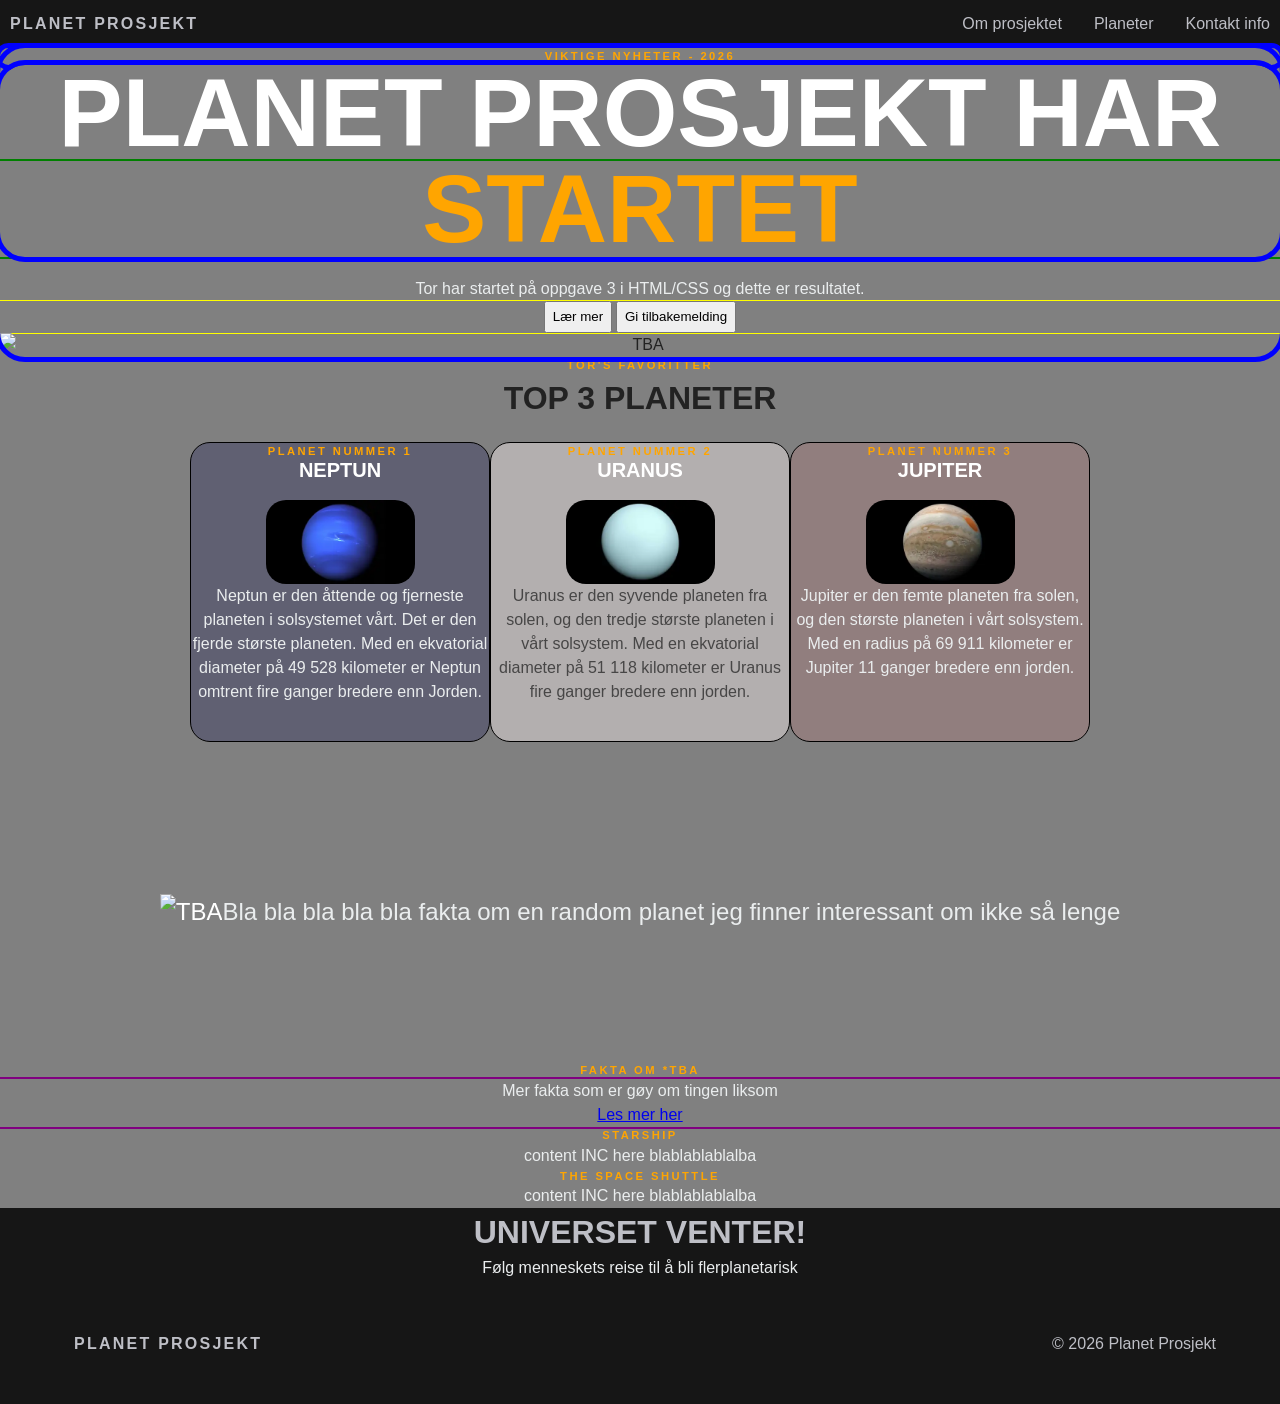
==== index.html @ 8b8b97b0 "Added color for the planet cards matching the planets" ====
<!doctype html>
<html lang="en">
  <head>
    <meta charset="UTF-8" />
    <meta name="viewport" content="width=device-width, initial-scale=1.0" />
    <title>Planet Prosjekt</title>
    <link rel="stylesheet" href="style.css" />
  </head>
  <body>
    <!-- NAV -->
    <nav>
      <a class="logo" href="index.html">Planet prosjekt</a>

      <ul>
        <li><a href="about.html">Om prosjektet</a></li>
        <li><a href="planets.html">Planeter</a></li>
        <li><a href="contact.html">Kontakt info</a></li>
      </ul>
    </nav>

    <!-- MAIN -->

    <main>
      <section class="hero">
        <p class="hero small-text">Viktige nyheter - 2026</p>
        <h1 class="hero big-text">
          Planet Prosjekt har <br /><span class="hero-span">startet</span>
        </h1>
        <p>Tor har startet på oppgave 3 i HTML/CSS og dette er resultatet.</p>
        <div class="hero-btn">
          <button class="about-btn" a href="about">Lær mer</button>
          <button class="contact-btn" a href="contact">Gi tilbakemelding</button>
        </div>
        <img src="TBA" alt="TBA" class="hero-img" />
      </section>

      <!-- CARDS NO 1 -->
      <div class="card-title">
        <p class="small-text">Tor's favoritter</p>
        <h2>Top 3 planeter</h2>
      </div>
      <section class="cards">
        <div class="card-grid">
          <div class="card">
            <div class="planet-1">
              <p class="small-text">Planet nummer 1</p>
              <h3>Neptun</h3>
          
              <img
                src="images/Neptune.webp"
                alt="picture of Neptune"
                class="planets-pic"
              />
                  <p>Neptun er den åttende og fjerneste planeten i solsystemet vårt. Det er den fjerde største planeten. Med en ekvatorial diameter på 49 528 kilometer er Neptun omtrent fire ganger bredere enn Jorden.  </p>
            </div>
          </div>

          <div class="card">
            <div class="planet-2">
              <p class="small-text">Planet nummer 2</p>
              <h3>Uranus</h3>
              
              <img
                src="images/Uranus.webp"
                alt="picture of Uranus"
                class="planets-pic"
              />
              <p class="uranus-text">Uranus er den syvende planeten fra solen, og den tredje største planeten i vårt solsystem. Med en ekvatorial diameter på 51 118 kilometer er Uranus fire ganger bredere enn jorden. </p>
            </div>
          </div>

          <div class="card">
            <div class="planet-3">
              <p class="small-text">Planet nummer 3</p>
              <h3>Jupiter</h3>
             
              <img
                src="images/Jupiter.webp"
                alt="picture of Jupiter"
                class="planets-pic"
              />
               <p>Jupiter er den femte planeten fra solen, og den største planeten i vårt solsystem. Med en radius på 69 911 kilometer er Jupiter 11 ganger bredere enn jorden.</p>
            </div>
          </div>
        </div>
      </section>

      <!-- SEPERATOR(?) -->

      <section class="planet-fact">
          <div class="planet-fact-body">
            <div class="parallax-box">
        <img src="" alt="TBA" class="parallax-box-pic" />
        <p class="paralax-box-text">
          Bla bla bla bla bla fakta om en random planet jeg finner interessant
          om ikke så lenge
        </p>
        </div>
        <p class="small-text">Fakta om *TBA</p>
          </div>
          <div class="fact-description">
            <p>Mer fakta som er gøy om tingen liksom</p>
            <a href="planets.html">Les mer her</a>
          </div>
        </div>
      </section>

      <!-- CARDS 2 -->

      <section class="cards2">
        <div class="card">
          <div class="card">
            <div class="card-ship">
              <p class="small-text">Starship</p>
              <p>content INC here blablablablalba</p>
            </div>
          </div>
        </div>

        <div class="card">
          <div class="card">
            <div class="card-ship">
              <p class="small-text">The Space Shuttle</p>
              <p>content INC here blablablablalba</p>
            </div>
          </div>
        </div>
      </section>
    </main>
    <!-- FOOTER -->

    <footer>
      <div class="footer">
        <div class="footer-top">
          <h2>Universet venter!</h2>
          <p>Følg menneskets reise til å bli flerplanetarisk</p>
        </div>

      </div>
      <div class="footer-bottom">
        <span class="logo">Planet Prosjekt</span>

        <span class="copy">&copy; 2026 Planet Prosjekt</span>
      </div>
    </footer>
  </body>
</html>
---- style.css ----
/*  CSS RESET  */

* {
  margin: 0;
  padding: 0;
  box-sizing: border-box;
}

/* GLOBAL */

body {
  background-color: grey;
  font-family: Arial, Helvetica, sans-serif;
  color: #222;
  line-height: 1.5;
  text-align: center;
}

h1 {
  font-size: 6em;
  font-weight: 900;
  line-height: 1;
  text-transform: uppercase;
  color: white;
  margin-bottom: 1.25rem;
}

h2 {
  font-size: 2em;
  font-weight: 900;
  text-transform: uppercase;
  /* margin-bottom: 4em; */
}

h3 {
  font-size: 20px;
  font-weight: 900;
  line-height: 1;
  text-transform: uppercase;
  color: white;
  margin-bottom: 1.25rem;
}

html {
  scroll-behavior: smooth;
}

p {
  color: rgb(234, 237, 238);
}

main {
}

/* NAVBAR */

nav {
  display: flex;
  align-items: center;
  justify-content: space-between;
  height: 3em;
  background-color: rgba(10, 10, 11, 0.9);
  border-bottom: 1px solid black;
  color: rgb(190, 191, 198);
}

nav ul {
  display: flex;
  gap: 2em;
  list-style: none;
  margin: 0 10px;
}

.logo {
  font-weight: 900;
  font-size: 1em;
  letter-spacing: 0.14em;
  text-transform: uppercase;
  margin: 0 10px;
}

nav a {
  color: rgb(190, 191, 198);
  text-decoration: none;
}

nav a:visited {
  color: rgb(190, 191, 198);
}

/* HERO SECTION */

.hero {
  outline: 5px solid blue;
  background-color: grey;
  display: flex;
  flex-direction: column;
  border-radius: 25px;
}

.small-text {
  font-size: 0.7em;
  /* outline: 5px solid red; */
  font-weight: 700;
  letter-spacing: 0.22em;
  text-transform: uppercase;
  color: orange;
  /* margin-bottom: 0.75em; */
}

.planet-2 .uranus-text {
  color: rgb(71, 70, 70);
}

.hero-span {
  color: orange;
  outline: 2px solid green;
}

/* HERO BUTTONS */

.hero-btn {
  outline: 1px solid yellow;
}

.about-btn {
  padding: 0.5em;
}

.contact-btn {
  padding: 0.5em;
}

.hero-img {
}

.cards {
  /* outline: 3px solid green; */
  padding: 0 1.75em;
  align-items: center;
}

.card-grid {
  margin-top: 20px;
  display: flex;
  flex-direction: row;
  align-items: center;
  justify-content: center;
  /* outline: 3px solid green; */
}

.planet-1 {
  border: 1px solid black;
  border-radius: 20px;
  background-color: rgb(96, 96, 114);
  width: 300px;
  height: 300px;
}

.planet-2 {
  border: 1px solid black;
  border-radius: 20px;
  background-color: rgb(179, 175, 175);
  width: 300px;
  height: 300px;
}

.planet-3 {
  border: 1px solid black;
  border-radius: 20px;
  background-color: rgb(145, 126, 126);
  width: 300px;
  height: 300px;
}

.planets-pic {
  width: 50%;
  display: block;
  flex-direction: column;
  margin: 0 auto;
  border-radius: 20px;
}

.planet-fact-body {
}

/* PARALLAX BOX */
.parallax-box {
  margin-top: 20px;
  height: 300px;
  border-radius: 8px;
  display: flex;
  justify-content: center;
  align-items: center;
  color: white;
  font-size: 24px;
  background-image: url("https://picsum.photos/1200/800?random=5");
  background-size: cover;
  background-position: center;
  background-attachment: fixed;
  position: relative;
}

.parallax-box-text {
  position: absolute;
  top: 20px;
  left: 20px;
  color: white;
  font-size: 2rem;
  font-weight: bold;
}

.fact-description {
  outline: 2px solid purple;
  text-decoration: none;
  color: rgb(190, 191, 198);
}

/* CARDS 2 */

.cards2 {
  display: flex;
  flex-direction: column;
}

.footer {
  height: 100px;
  display: flex;
  flex-direction: column;
  text-align: center;
  align-items: center;
  justify-content: space-between;
  background-color: rgba(10, 10, 11, 0.9);
  color: rgb(190, 191, 198);
  text-align: center;
  text-decoration: none;
}

.footer-bottom {
  display: flex;
  justify-content: space-between;
  flex-wrap: wrap;
  gap: 1rem;
  padding: 1.5rem 4rem;
  display: flex;

  justify-content: space-between;
  height: 6em;
  background-color: rgba(10, 10, 11, 0.9);
  color: rgb(190, 191, 198);
}
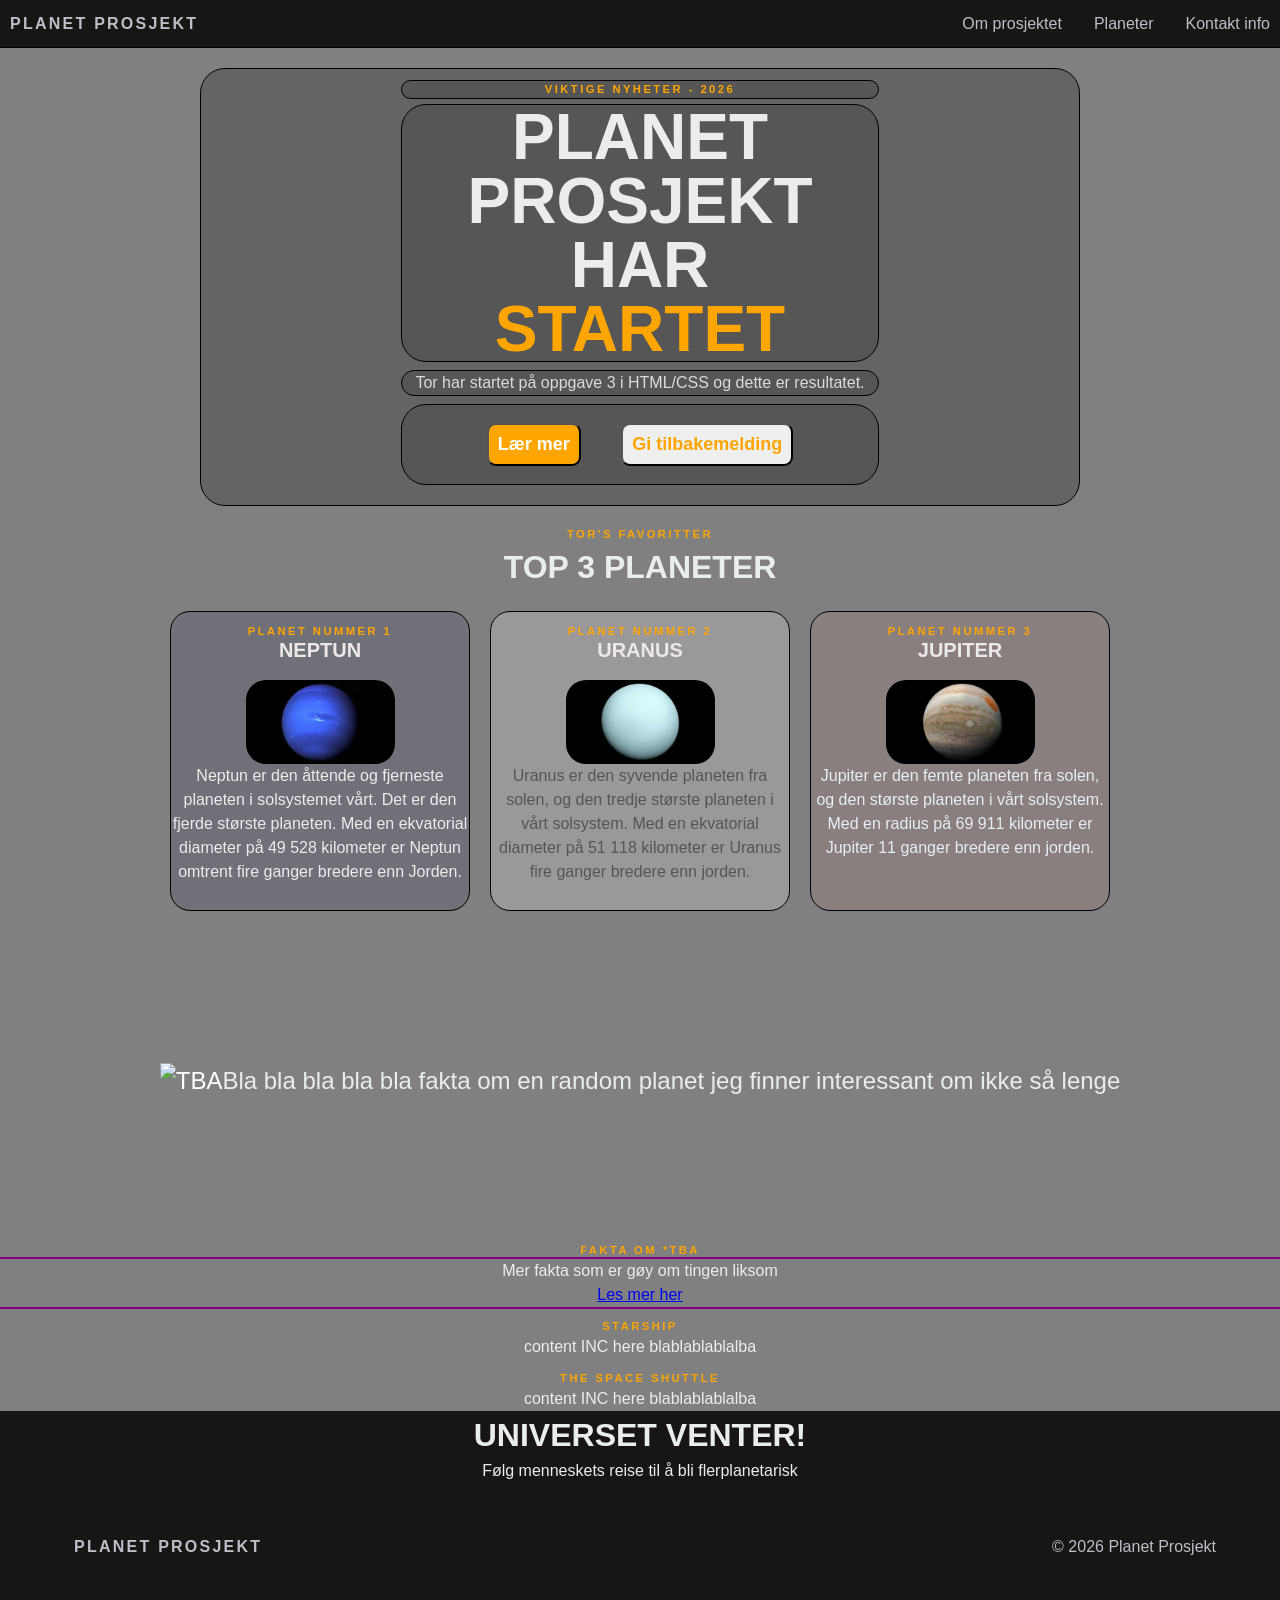
==== commit 10feaf66: "Added borders around hero section for styling purposes" ====
--- a/index.html
+++ b/index.html
@@ -26,12 +26,12 @@
         <h1 class="hero big-text">
           Planet Prosjekt har <br /><span class="hero-span">startet</span>
         </h1>
-        <p>Tor har startet på oppgave 3 i HTML/CSS og dette er resultatet.</p>
+        <p class="p-hero">Tor har startet på oppgave 3 i HTML/CSS og dette er resultatet.</p>
         <div class="hero-btn">
-          <button class="about-btn" a href="about">Lær mer</button>
-          <button class="contact-btn" a href="contact">Gi tilbakemelding</button>
+          <button class="about-btn" a href="about.html">Lær mer</button>
+          <button class="contact-btn" a href="contact.html">Gi tilbakemelding</button>
         </div>
-        <img src="TBA" alt="TBA" class="hero-img" />
+
       </section>
 
       <!-- CARDS NO 1 -->
--- a/style.css
+++ b/style.css
@@ -17,11 +17,11 @@
 }
 
 h1 {
-  font-size: 6em;
+  font-size: 4em;
   font-weight: 900;
   line-height: 1;
   text-transform: uppercase;
-  color: white;
+  color: rgb(238, 235, 235);
   margin-bottom: 1.25rem;
 }
 
@@ -29,15 +29,16 @@
   font-size: 2em;
   font-weight: 900;
   text-transform: uppercase;
+  color: rgb(234, 237, 238);
   /* margin-bottom: 4em; */
 }
 
 h3 {
-  font-size: 20px;
+  font-size: 1.25em;
   font-weight: 900;
   line-height: 1;
   text-transform: uppercase;
-  color: white;
+  color: rgb(238, 233, 233);
   margin-bottom: 1.25rem;
 }
 
@@ -68,7 +69,7 @@
   display: flex;
   gap: 2em;
   list-style: none;
-  margin: 0 10px;
+  margin: 0 0.625em;
 }
 
 .logo {
@@ -76,7 +77,7 @@
   font-size: 1em;
   letter-spacing: 0.14em;
   text-transform: uppercase;
-  margin: 0 10px;
+  margin: 0 0.625em;
 }
 
 nav a {
@@ -91,44 +92,71 @@
 /* HERO SECTION */
 
 .hero {
-  outline: 5px solid blue;
-  background-color: grey;
-  display: flex;
-  flex-direction: column;
+  /* outline: 5px solid blue; */
+  background-color: rgba(75, 73, 73, 0.5);
   border-radius: 25px;
+  margin: 20px 200px;
+  border: 1px solid black;
+}
+
+.p-hero {
+  color: rgb(219, 219, 219);
+  margin: -12px 200px;
+  background-color: rgba(75, 73, 73, 0.5);
+  border-radius: 25px;
+  border: 1px solid black;
+}
+
+.big-text {
+  margin-top: -15px;
 }
 
 .small-text {
+  margin-top: 1em;
   font-size: 0.7em;
-  /* outline: 5px solid red; */
   font-weight: 700;
   letter-spacing: 0.22em;
   text-transform: uppercase;
   color: orange;
-  /* margin-bottom: 0.75em; */
 }
 
 .planet-2 .uranus-text {
-  color: rgb(71, 70, 70);
+  color: rgb(88, 84, 84);
 }
 
 .hero-span {
   color: orange;
-  outline: 2px solid green;
 }
 
 /* HERO BUTTONS */
 
 .hero-btn {
-  outline: 1px solid yellow;
+  justify-content: center;
+  background-color: rgba(75, 73, 73, 0.5);
+  border-radius: 25px;
+  margin: 20px 200px;
+  border: 1px solid black;
 }
 
 .about-btn {
   padding: 0.5em;
+  margin: 1em;
+  font-family: Arial, Helvetica, sans-serif;
+  font-size: large;
+  background-color: orange;
+  color: white;
+  font-weight: bolder;
+  border-radius: 0.5em;
 }
 
 .contact-btn {
   padding: 0.5em;
+  margin: 1em;
+  font-family: Arial, Helvetica, sans-serif;
+  font-size: large;
+  color: orange;
+  font-weight: bolder;
+  border-radius: 0.5em;
 }
 
 .hero-img {
@@ -146,13 +174,14 @@
   flex-direction: row;
   align-items: center;
   justify-content: center;
+  gap: 20px;
   /* outline: 3px solid green; */
 }
 
 .planet-1 {
   border: 1px solid black;
   border-radius: 20px;
-  background-color: rgb(96, 96, 114);
+  background-color: rgba(96, 96, 114, 0.5);
   width: 300px;
   height: 300px;
 }
@@ -160,7 +189,7 @@
 .planet-2 {
   border: 1px solid black;
   border-radius: 20px;
-  background-color: rgb(179, 175, 175);
+  background-color: rgba(179, 175, 175, 0.5);
   width: 300px;
   height: 300px;
 }
@@ -168,7 +197,7 @@
 .planet-3 {
   border: 1px solid black;
   border-radius: 20px;
-  background-color: rgb(145, 126, 126);
+  background-color: rgba(145, 126, 126, 0.5);
   width: 300px;
   height: 300px;
 }
@@ -205,7 +234,7 @@
   position: absolute;
   top: 20px;
   left: 20px;
-  color: white;
+  color: rgb(231, 226, 226);
   font-size: 2rem;
   font-weight: bold;
 }
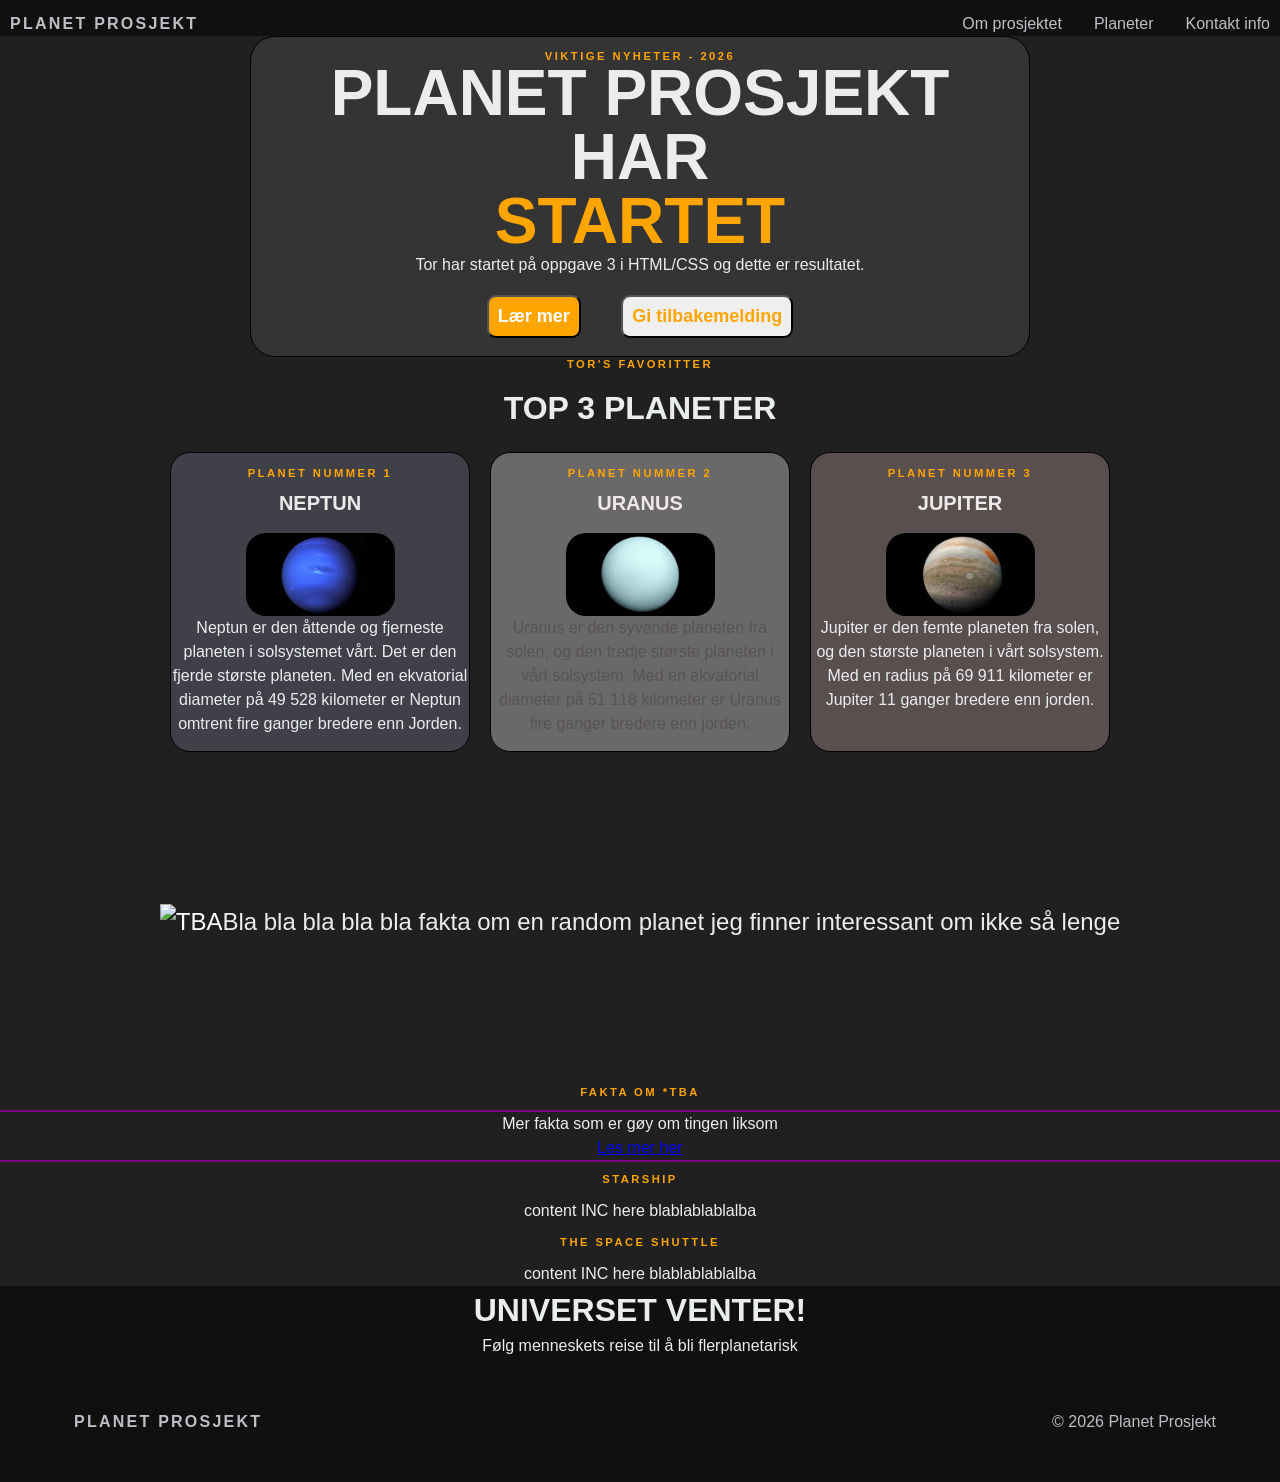
==== commit bb7faf37: "Removed divs in hero section to melt them together, last step looked wrong. Adjusting CSS values and" ====
--- a/index.html
+++ b/index.html
@@ -22,14 +22,17 @@
 
     <main>
       <section class="hero">
-        <p class="hero small-text">Viktige nyheter - 2026</p>
+        <div class= "hero-full-content">
+        <p class="small-text">Viktige nyheter - 2026</p>
         <h1 class="hero big-text">
           Planet Prosjekt har <br /><span class="hero-span">startet</span>
         </h1>
-        <p class="p-hero">Tor har startet på oppgave 3 i HTML/CSS og dette er resultatet.</p>
+        <p>Tor har startet på oppgave 3 i HTML/CSS og dette er resultatet.</p>
         <div class="hero-btn">
           <button class="about-btn" a href="about.html">Lær mer</button>
           <button class="contact-btn" a href="contact.html">Gi tilbakemelding</button>
+          
+        </div>
         </div>
 
       </section>
--- a/style.css
+++ b/style.css
@@ -9,7 +9,7 @@
 /* GLOBAL */
 
 body {
-  background-color: grey;
+  background-color: rgba(3, 3, 3, 0.712);
   font-family: Arial, Helvetica, sans-serif;
   color: #222;
   line-height: 1.5;
@@ -51,6 +51,7 @@
 }
 
 main {
+  background-color: rgb(32, 32, 32);
 }
 
 /* NAVBAR */
@@ -91,20 +92,18 @@
 
 /* HERO SECTION */
 
-.hero {
-  /* outline: 5px solid blue; */
-  background-color: rgba(75, 73, 73, 0.5);
+.hero-full-content {
   border-radius: 25px;
   margin: 20px 200px;
-  border: 1px solid black;
-}
-
-.p-hero {
+  justify-content: center;
   color: rgb(219, 219, 219);
   margin: -12px 200px;
   background-color: rgba(75, 73, 73, 0.5);
-  border-radius: 25px;
-  border: 1px solid black;
+  border: 1px solid black;
+}
+
+.hero {
+  margin: 0 50px;
 }
 
 .big-text {
@@ -118,6 +117,7 @@
   letter-spacing: 0.22em;
   text-transform: uppercase;
   color: orange;
+  margin-bottom: 1em;
 }
 
 .planet-2 .uranus-text {
@@ -131,11 +131,6 @@
 /* HERO BUTTONS */
 
 .hero-btn {
-  justify-content: center;
-  background-color: rgba(75, 73, 73, 0.5);
-  border-radius: 25px;
-  margin: 20px 200px;
-  border: 1px solid black;
 }
 
 .about-btn {
@@ -158,10 +153,7 @@
   font-weight: bolder;
   border-radius: 0.5em;
 }
-
-.hero-img {
-}
-
+/*  CARDS 1 */
 .cards {
   /* outline: 3px solid green; */
   padding: 0 1.75em;
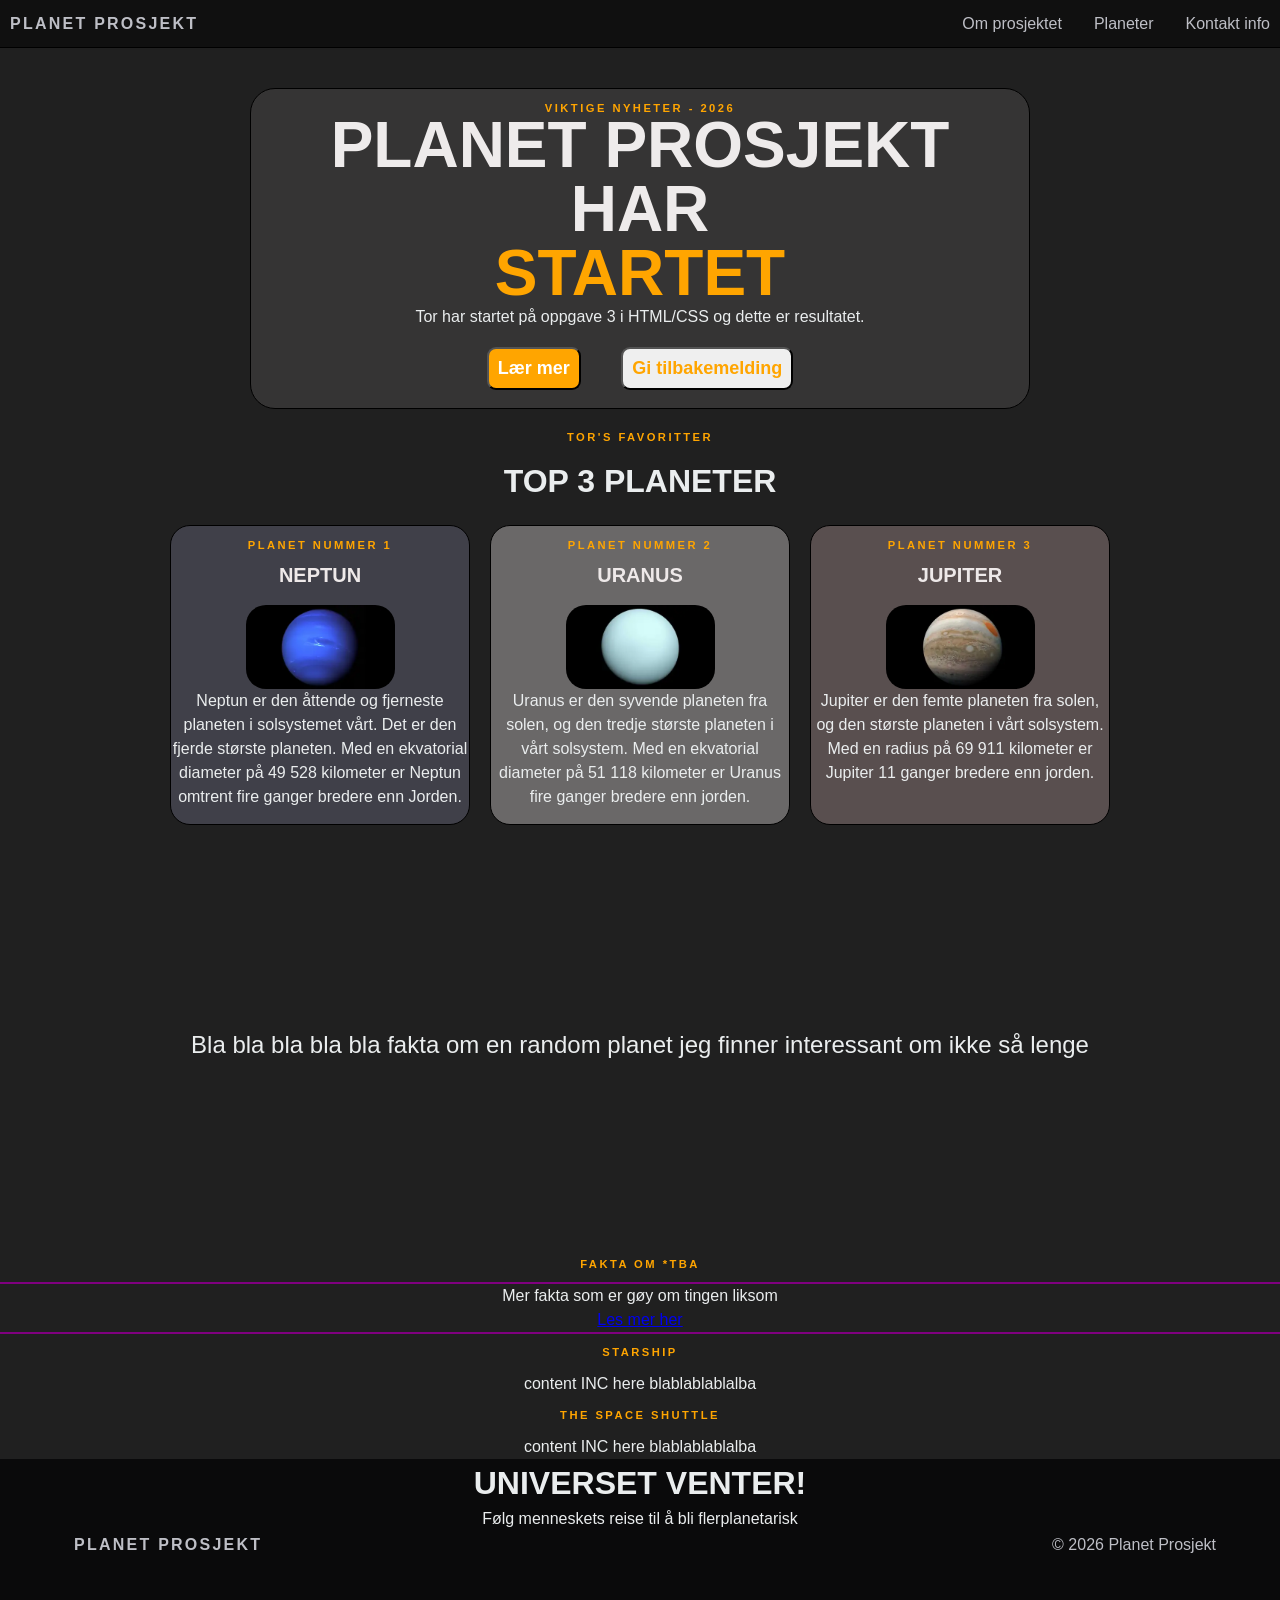
==== commit 2f725677: "Moved hero box slightly down from navbar, added padding in main for seperation" ====
--- a/index.html
+++ b/index.html
@@ -68,7 +68,7 @@
                 alt="picture of Uranus"
                 class="planets-pic"
               />
-              <p class="uranus-text">Uranus er den syvende planeten fra solen, og den tredje største planeten i vårt solsystem. Med en ekvatorial diameter på 51 118 kilometer er Uranus fire ganger bredere enn jorden. </p>
+              <p>Uranus er den syvende planeten fra solen, og den tredje største planeten i vårt solsystem. Med en ekvatorial diameter på 51 118 kilometer er Uranus fire ganger bredere enn jorden. </p>
             </div>
           </div>
 
@@ -93,7 +93,6 @@
       <section class="planet-fact">
           <div class="planet-fact-body">
             <div class="parallax-box">
-        <img src="" alt="TBA" class="parallax-box-pic" />
         <p class="paralax-box-text">
           Bla bla bla bla bla fakta om en random planet jeg finner interessant
           om ikke så lenge
--- a/style.css
+++ b/style.css
@@ -52,6 +52,7 @@
 
 main {
   background-color: rgb(32, 32, 32);
+  padding-top: 20px;
 }
 
 /* NAVBAR */
@@ -93,11 +94,10 @@
 /* HERO SECTION */
 
 .hero-full-content {
+  margin: 20px 200px;
   border-radius: 25px;
-  margin: 20px 200px;
   justify-content: center;
   color: rgb(219, 219, 219);
-  margin: -12px 200px;
   background-color: rgba(75, 73, 73, 0.5);
   border: 1px solid black;
 }
@@ -118,10 +118,6 @@
   text-transform: uppercase;
   color: orange;
   margin-bottom: 1em;
-}
-
-.planet-2 .uranus-text {
-  color: rgb(88, 84, 84);
 }
 
 .hero-span {
@@ -208,7 +204,7 @@
 /* PARALLAX BOX */
 .parallax-box {
   margin-top: 20px;
-  height: 300px;
+  height: 400px;
   border-radius: 8px;
   display: flex;
   justify-content: center;
@@ -251,10 +247,11 @@
   text-align: center;
   align-items: center;
   justify-content: space-between;
-  background-color: rgba(10, 10, 11, 0.9);
+  background-color: rgb(10, 10, 11);
   color: rgb(190, 191, 198);
   text-align: center;
   text-decoration: none;
+  margin-bottom: -50px;
 }
 
 .footer-bottom {
@@ -267,6 +264,6 @@
 
   justify-content: space-between;
   height: 6em;
-  background-color: rgba(10, 10, 11, 0.9);
-  color: rgb(190, 191, 198);
-}
+  background-color: rgb(10, 10, 11);
+  color: rgb(190, 191, 198);
+}
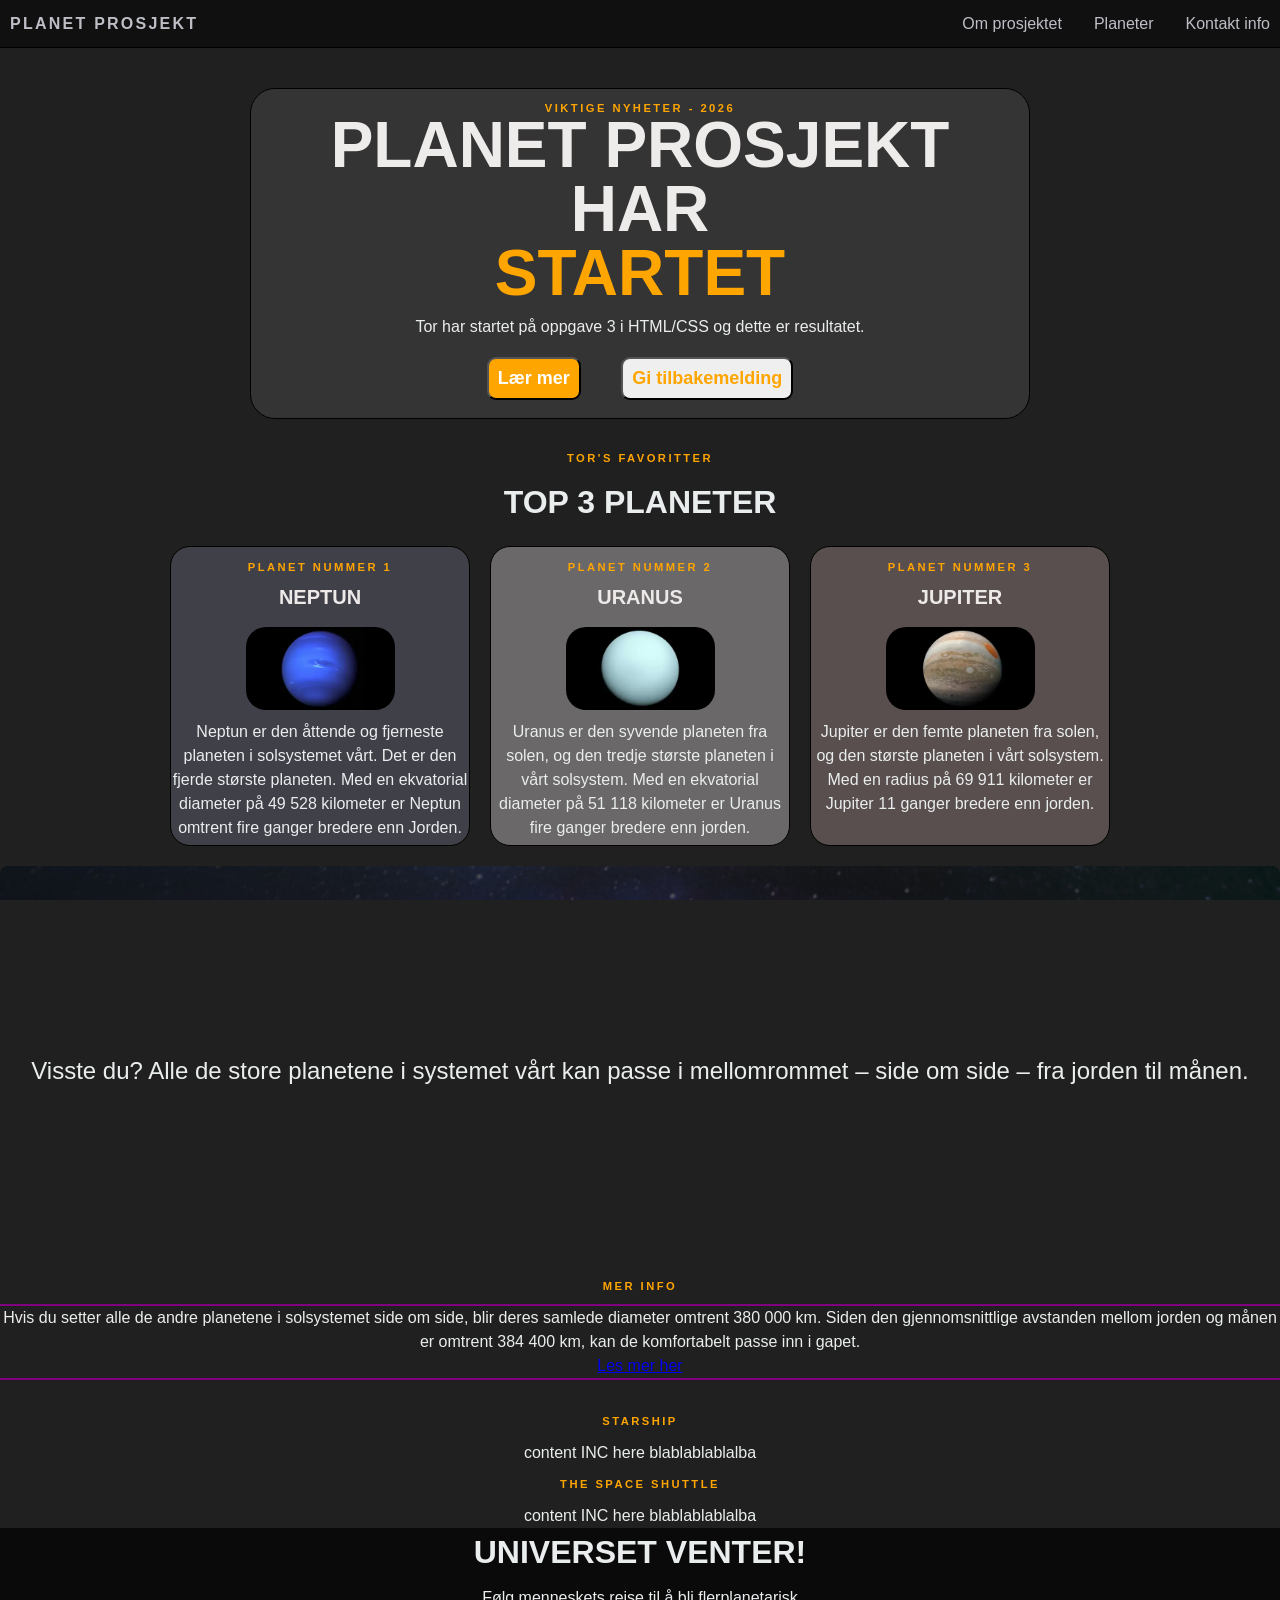
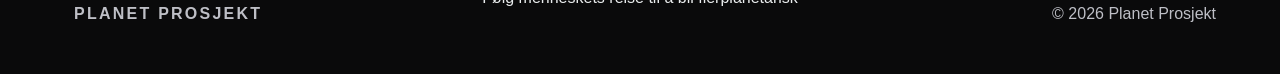
==== commit 49174b42: "Added Parralax photo and funny fact" ====
--- a/index.html
+++ b/index.html
@@ -94,14 +94,14 @@
           <div class="planet-fact-body">
             <div class="parallax-box">
         <p class="paralax-box-text">
-          Bla bla bla bla bla fakta om en random planet jeg finner interessant
-          om ikke så lenge
+Visste du? Alle de store planetene i systemet vårt kan passe i mellomrommet – side om side – fra jorden til månen.
         </p>
         </div>
-        <p class="small-text">Fakta om *TBA</p>
+        <p class="small-text">mer info</p>
           </div>
           <div class="fact-description">
-            <p>Mer fakta som er gøy om tingen liksom</p>
+            <p>Hvis du setter alle de andre planetene i solsystemet side om side, blir deres samlede diameter omtrent 380 000 km. Siden den gjennomsnittlige avstanden mellom jorden og månen er omtrent 384 400 km, kan de komfortabelt passe inn i gapet.
+</p>
             <a href="planets.html">Les mer her</a>
           </div>
         </div>
@@ -113,6 +113,7 @@
         <div class="card">
           <div class="card">
             <div class="card-ship">
+              <img src="" alt="">
               <p class="small-text">Starship</p>
               <p>content INC here blablablablalba</p>
             </div>
--- a/style.css
+++ b/style.css
@@ -48,6 +48,7 @@
 
 p {
   color: rgb(234, 237, 238);
+  margin-top: 10px;
 }
 
 main {
@@ -94,6 +95,10 @@
 /* HERO SECTION */
 
 .hero-full-content {
+  display: flex;
+  flex-direction: column;
+  align-items: center;
+  max-width: 940px;
   margin: 20px 200px;
   border-radius: 25px;
   justify-content: center;
@@ -104,6 +109,9 @@
 
 .hero {
   margin: 0 50px;
+  display: flex;
+  flex-direction: column;
+  align-items: center;
 }
 
 .big-text {
@@ -198,10 +206,12 @@
   border-radius: 20px;
 }
 
+/* PARALLAX BOX */
+
 .planet-fact-body {
-}
-
-/* PARALLAX BOX */
+  /* border: 10px solid red; */
+}
+
 .parallax-box {
   margin-top: 20px;
   height: 400px;
@@ -211,7 +221,7 @@
   align-items: center;
   color: white;
   font-size: 24px;
-  background-image: url("https://picsum.photos/1200/800?random=5");
+  background-image: url("images/space.jpg");
   background-size: cover;
   background-position: center;
   background-attachment: fixed;
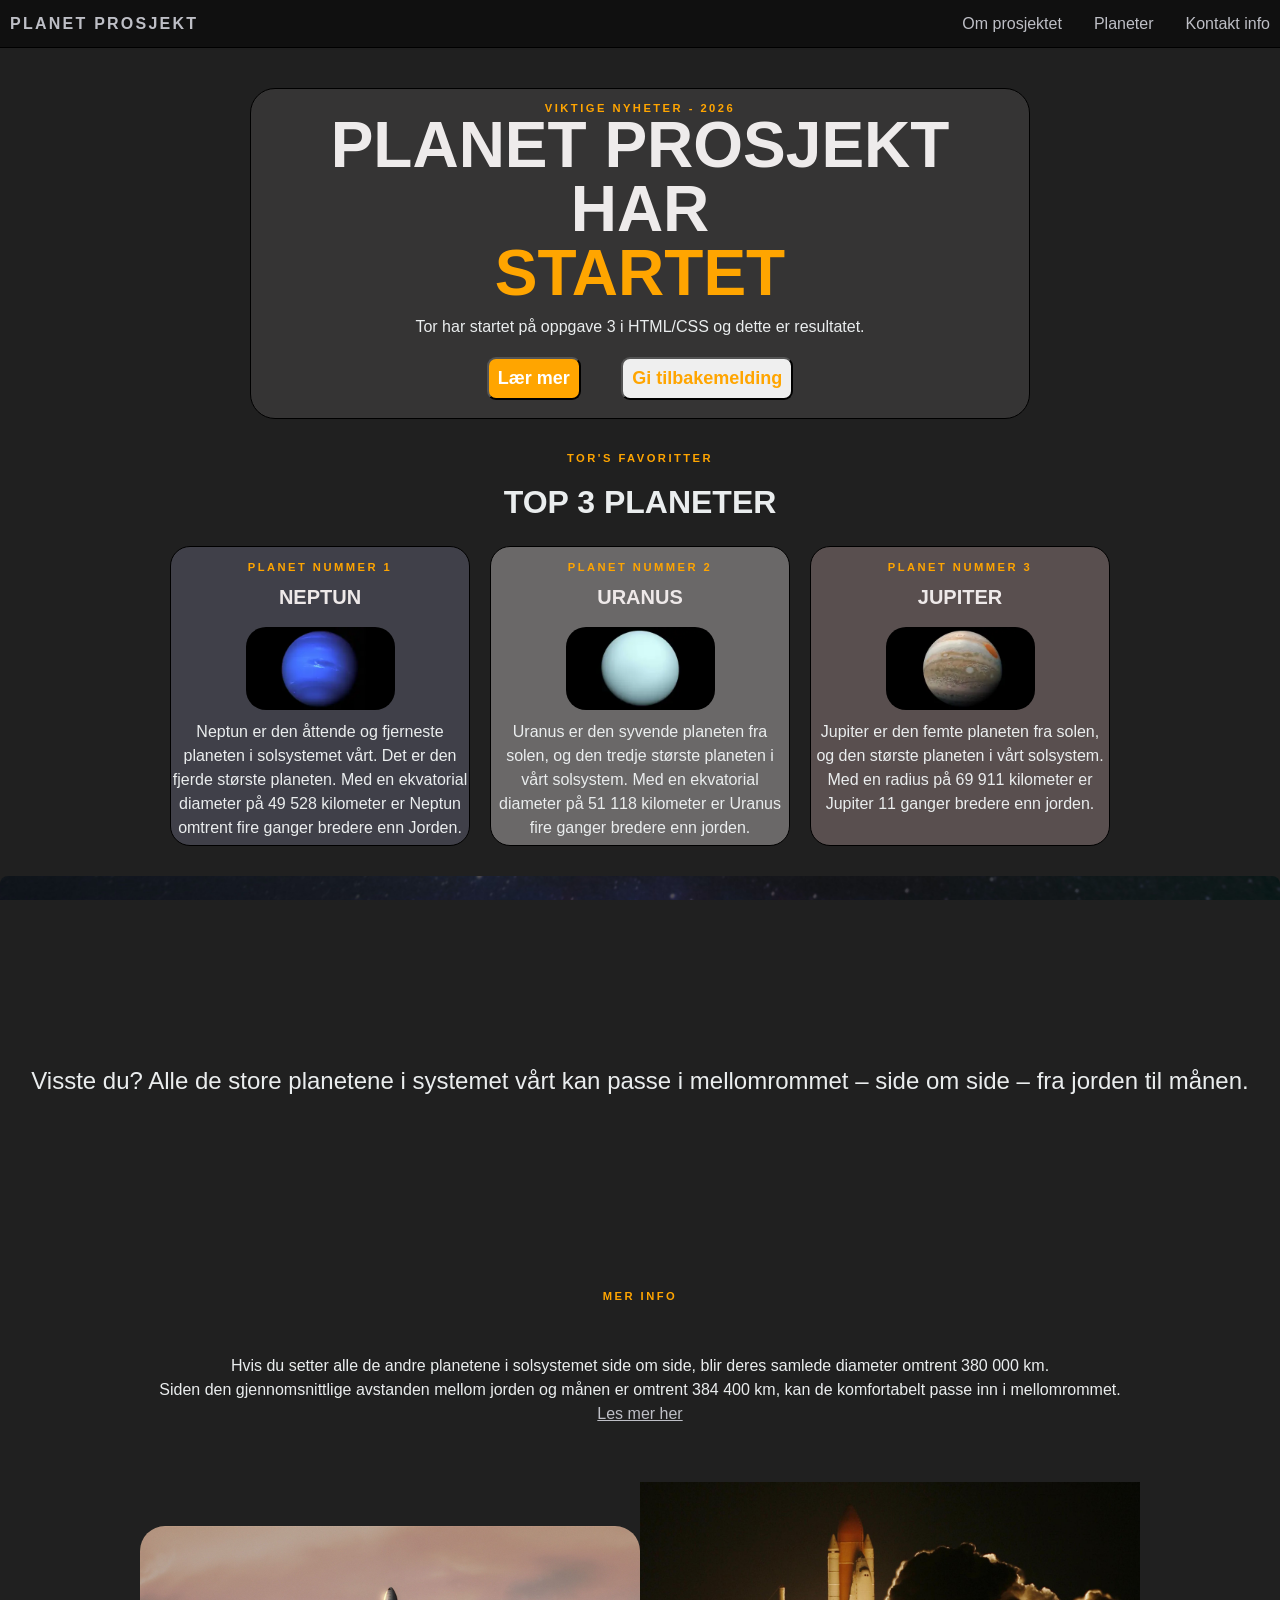
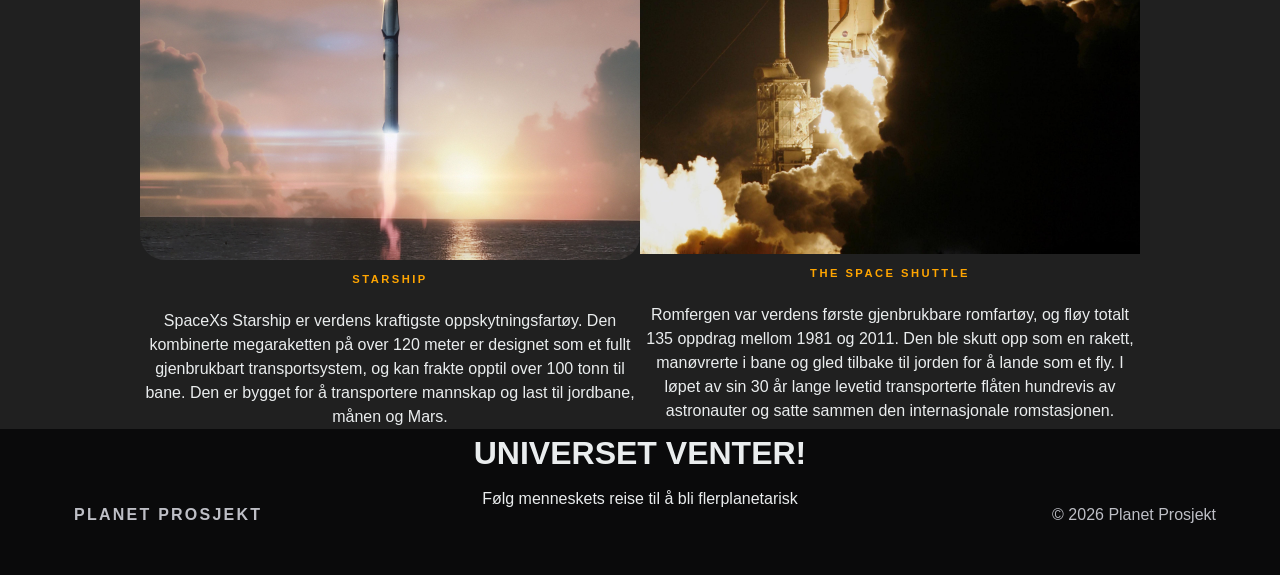
==== commit 261c7a46: "Changed cards 2 to row, added pictures and info about starship and the space shuttle." ====
--- a/index.html
+++ b/index.html
@@ -28,7 +28,7 @@
           Planet Prosjekt har <br /><span class="hero-span">startet</span>
         </h1>
         <p>Tor har startet på oppgave 3 i HTML/CSS og dette er resultatet.</p>
-        <div class="hero-btn">
+        <div>
           <button class="about-btn" a href="about.html">Lær mer</button>
           <button class="contact-btn" a href="contact.html">Gi tilbakemelding</button>
           
@@ -100,7 +100,7 @@
         <p class="small-text">mer info</p>
           </div>
           <div class="fact-description">
-            <p>Hvis du setter alle de andre planetene i solsystemet side om side, blir deres samlede diameter omtrent 380 000 km. Siden den gjennomsnittlige avstanden mellom jorden og månen er omtrent 384 400 km, kan de komfortabelt passe inn i gapet.
+            <p>Hvis du setter alle de andre planetene i solsystemet side om side, blir deres samlede diameter omtrent 380 000 km. <br/>Siden den gjennomsnittlige avstanden mellom jorden og månen er omtrent 384 400 km, kan de komfortabelt passe inn i mellomrommet.
 </p>
             <a href="planets.html">Les mer her</a>
           </div>
@@ -113,9 +113,10 @@
         <div class="card">
           <div class="card">
             <div class="card-ship">
-              <img src="" alt="">
+              <img src="images/starship.jpg" alt="A concept picture of Starship before it was built" class="card2-pic">
               <p class="small-text">Starship</p>
-              <p>content INC here blablablablalba</p>
+              <p>SpaceXs Starship er verdens kraftigste oppskytningsfartøy. Den kombinerte megaraketten på over 120 meter er designet som et fullt gjenbrukbart transportsystem, og kan frakte opptil over 100 tonn til bane. Den er bygget for å transportere mannskap og last til jordbane, månen og Mars.
+</p>
             </div>
           </div>
         </div>
@@ -123,8 +124,9 @@
         <div class="card">
           <div class="card">
             <div class="card-ship">
+              <img src="images/space-shuttle.jpg" alt="Picture of the space shuttle launching from its launch pad">
               <p class="small-text">The Space Shuttle</p>
-              <p>content INC here blablablablalba</p>
+              <p>Romfergen var verdens første gjenbrukbare romfartøy, og fløy totalt 135 oppdrag mellom 1981 og 2011. Den ble skutt opp som en rakett, manøvrerte i bane og gled tilbake til jorden for å lande som et fly. I løpet av sin 30 år lange levetid transporterte flåten hundrevis av astronauter og satte sammen den internasjonale romstasjonen.</p>
             </div>
           </div>
         </div>
--- a/style.css
+++ b/style.css
@@ -56,6 +56,10 @@
   padding-top: 20px;
 }
 
+a {
+  color: rgb(190, 191, 198);
+}
+
 /* NAVBAR */
 
 nav {
@@ -133,9 +137,6 @@
 }
 
 /* HERO BUTTONS */
-
-.hero-btn {
-}
 
 .about-btn {
   padding: 0.5em;
@@ -159,7 +160,6 @@
 }
 /*  CARDS 1 */
 .cards {
-  /* outline: 3px solid green; */
   padding: 0 1.75em;
   align-items: center;
 }
@@ -171,7 +171,6 @@
   align-items: center;
   justify-content: center;
   gap: 20px;
-  /* outline: 3px solid green; */
 }
 
 .planet-1 {
@@ -213,7 +212,7 @@
 }
 
 .parallax-box {
-  margin-top: 20px;
+  margin-top: 30px;
   height: 400px;
   border-radius: 8px;
   display: flex;
@@ -238,16 +237,35 @@
 }
 
 .fact-description {
-  outline: 2px solid purple;
+  margin: 50px;
+  /* border: 1px solid black; */
+  border-radius: 25px;
   text-decoration: none;
   color: rgb(190, 191, 198);
+  /* background-color: rgba(75, 73, 73, 0.5); */
 }
 
 /* CARDS 2 */
 
 .cards2 {
   display: flex;
-  flex-direction: column;
+  flex-direction: row;
+  justify-content: center;
+  align-items: center;
+  text-align: center;
+}
+
+.card2-pic {
+  margin-top: 50px;
+  width: 500px;
+  border-radius: 25px;
+}
+
+.card-ship {
+  display: flex;
+  flex-direction: column;
+  border-radius: 25px;
+  width: 500px;
 }
 
 .footer {
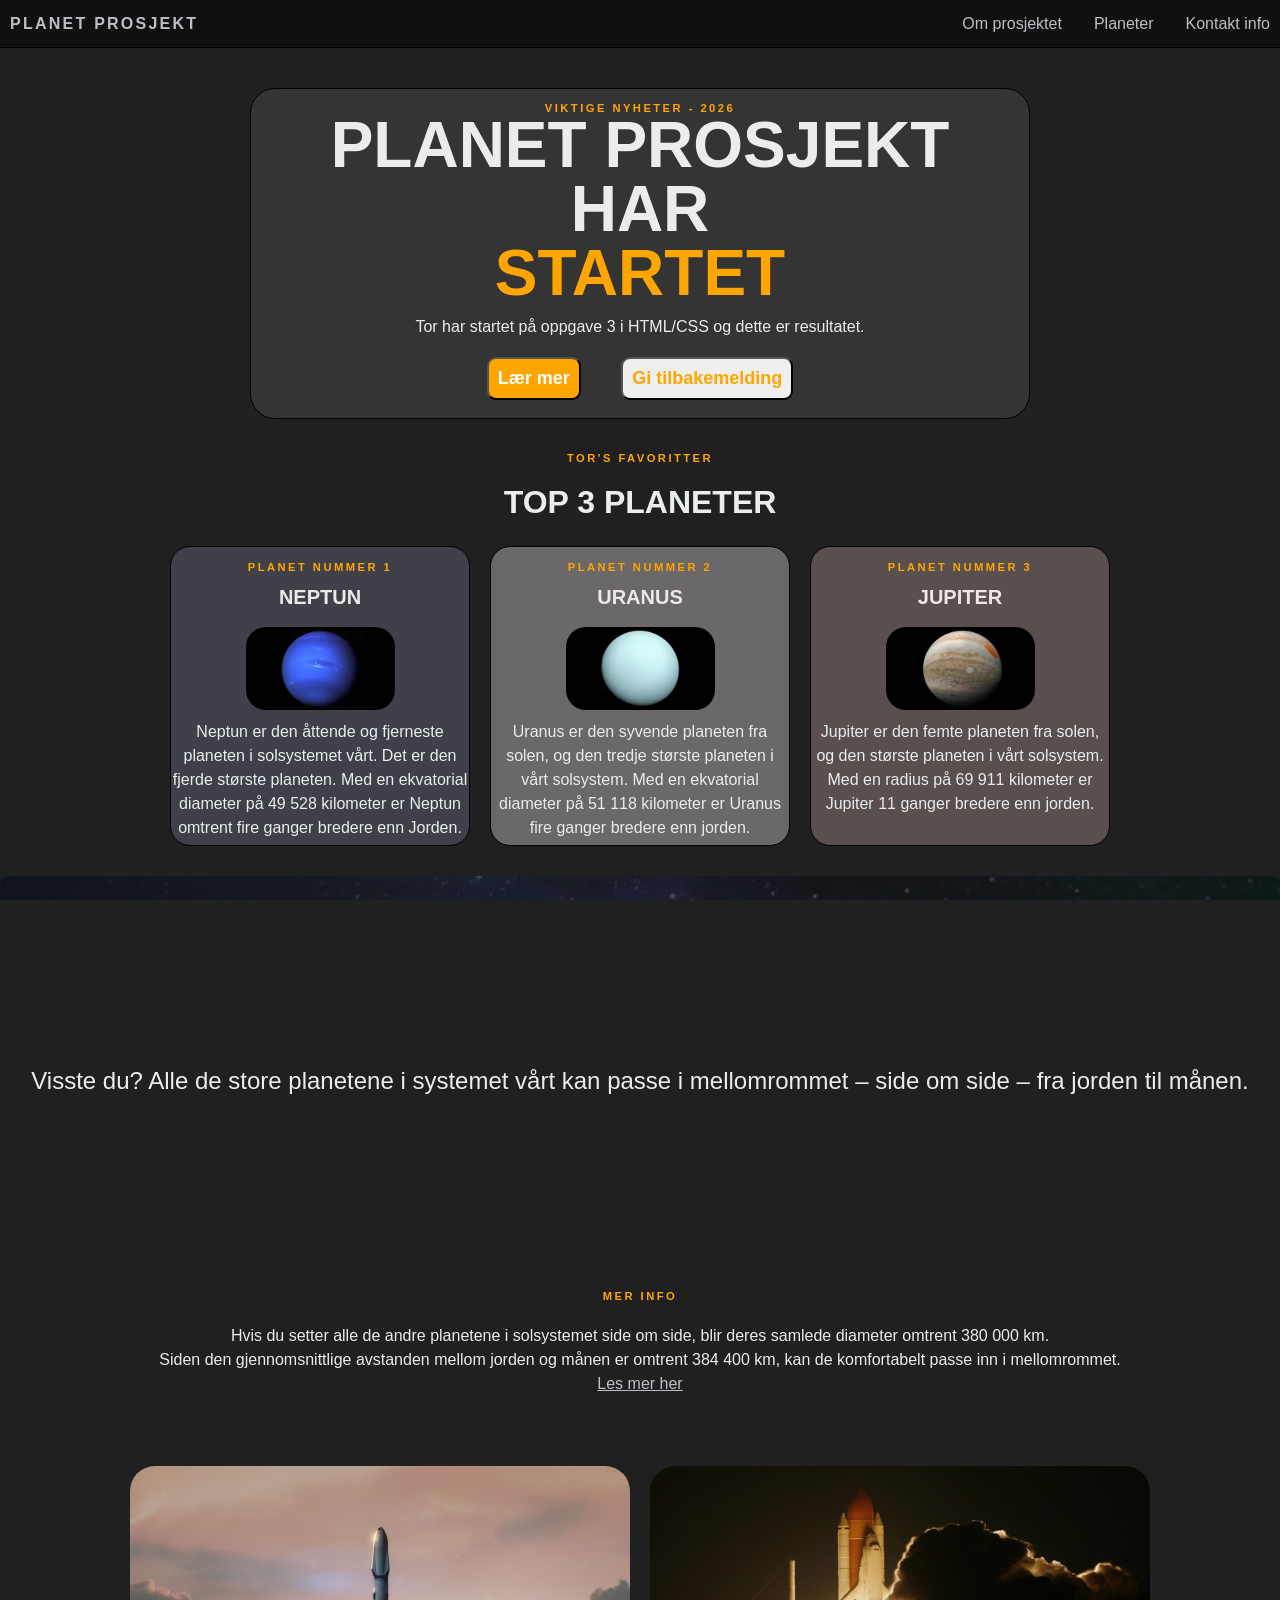
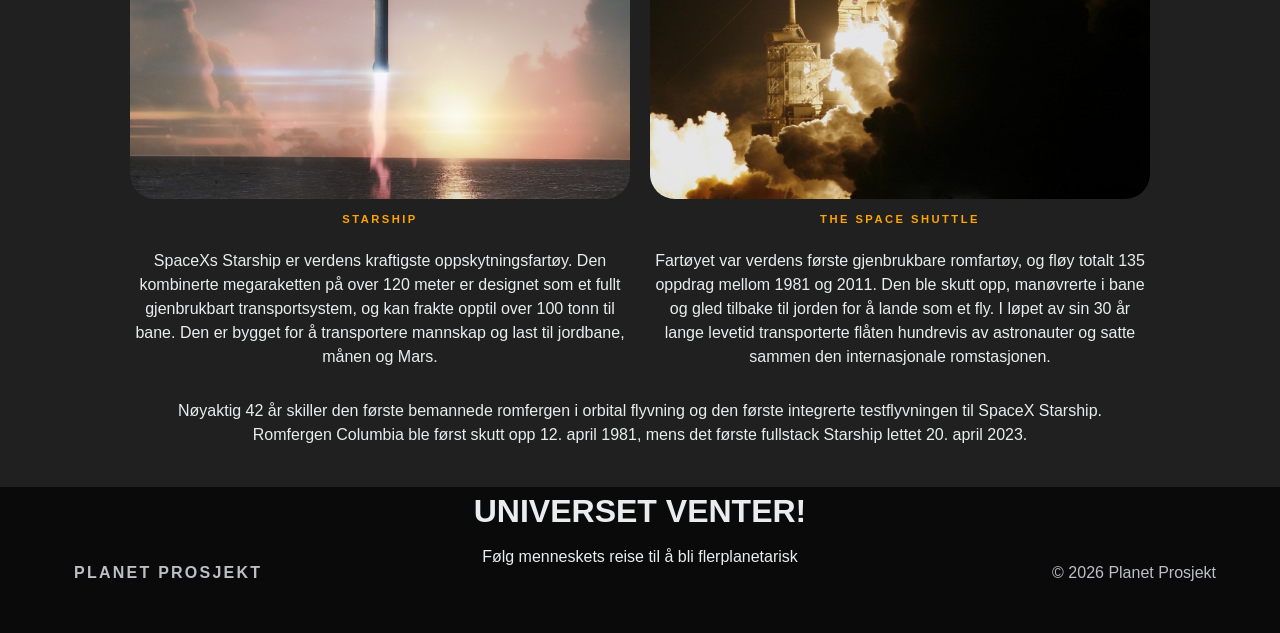
==== commit 8a3538b4: "Removed bloat code and fine adjusted some values, added "bottom-p" class to get some space between f" ====
--- a/index.html
+++ b/index.html
@@ -91,7 +91,7 @@
       <!-- SEPERATOR(?) -->
 
       <section class="planet-fact">
-          <div class="planet-fact-body">
+          <div>
             <div class="parallax-box">
         <p class="paralax-box-text">
 Visste du? Alle de store planetene i systemet vårt kan passe i mellomrommet – side om side – fra jorden til månen.
@@ -124,13 +124,16 @@
         <div class="card">
           <div class="card">
             <div class="card-ship">
-              <img src="images/space-shuttle.jpg" alt="Picture of the space shuttle launching from its launch pad">
+              <img src="images/space-shuttle.jpg" alt="Picture of the space shuttle launching from its launch pad" class="card2-pic">
               <p class="small-text">The Space Shuttle</p>
-              <p>Romfergen var verdens første gjenbrukbare romfartøy, og fløy totalt 135 oppdrag mellom 1981 og 2011. Den ble skutt opp som en rakett, manøvrerte i bane og gled tilbake til jorden for å lande som et fly. I løpet av sin 30 år lange levetid transporterte flåten hundrevis av astronauter og satte sammen den internasjonale romstasjonen.</p>
+              <p>Fartøyet var verdens første gjenbrukbare romfartøy, og fløy totalt 135 oppdrag mellom 1981 og 2011. Den ble skutt opp, manøvrerte i bane og gled tilbake til jorden for å lande som et fly. I løpet av sin 30 år lange levetid transporterte flåten hundrevis av astronauter og satte sammen den internasjonale romstasjonen.</p>
             </div>
           </div>
         </div>
       </section>
+      <div class="bottom-p">
+      <p>Nøyaktig 42 år skiller den første bemannede romfergen i orbital flyvning og den første integrerte testflyvningen til SpaceX Starship.<br/> Romfergen Columbia ble først skutt opp 12. april 1981, mens det første fullstack Starship lettet 20. april 2023.</p>
+      </div>
     </main>
     <!-- FOOTER -->
 
--- a/style.css
+++ b/style.css
@@ -30,7 +30,6 @@
   font-weight: 900;
   text-transform: uppercase;
   color: rgb(234, 237, 238);
-  /* margin-bottom: 4em; */
 }
 
 h3 {
@@ -207,10 +206,6 @@
 
 /* PARALLAX BOX */
 
-.planet-fact-body {
-  /* border: 10px solid red; */
-}
-
 .parallax-box {
   margin-top: 30px;
   height: 400px;
@@ -237,12 +232,10 @@
 }
 
 .fact-description {
-  margin: 50px;
-  /* border: 1px solid black; */
+  margin: 20px;
   border-radius: 25px;
   text-decoration: none;
   color: rgb(190, 191, 198);
-  /* background-color: rgba(75, 73, 73, 0.5); */
 }
 
 /* CARDS 2 */
@@ -253,12 +246,15 @@
   justify-content: center;
   align-items: center;
   text-align: center;
+  padding-bottom: 20px;
+  gap: 20px;
 }
 
 .card2-pic {
   margin-top: 50px;
   width: 500px;
   border-radius: 25px;
+  height: 333px;
 }
 
 .card-ship {
@@ -267,6 +263,12 @@
   border-radius: 25px;
   width: 500px;
 }
+
+.bottom-p {
+  padding-bottom: 40px;
+}
+
+/* FOOTER */
 
 .footer {
   height: 100px;
